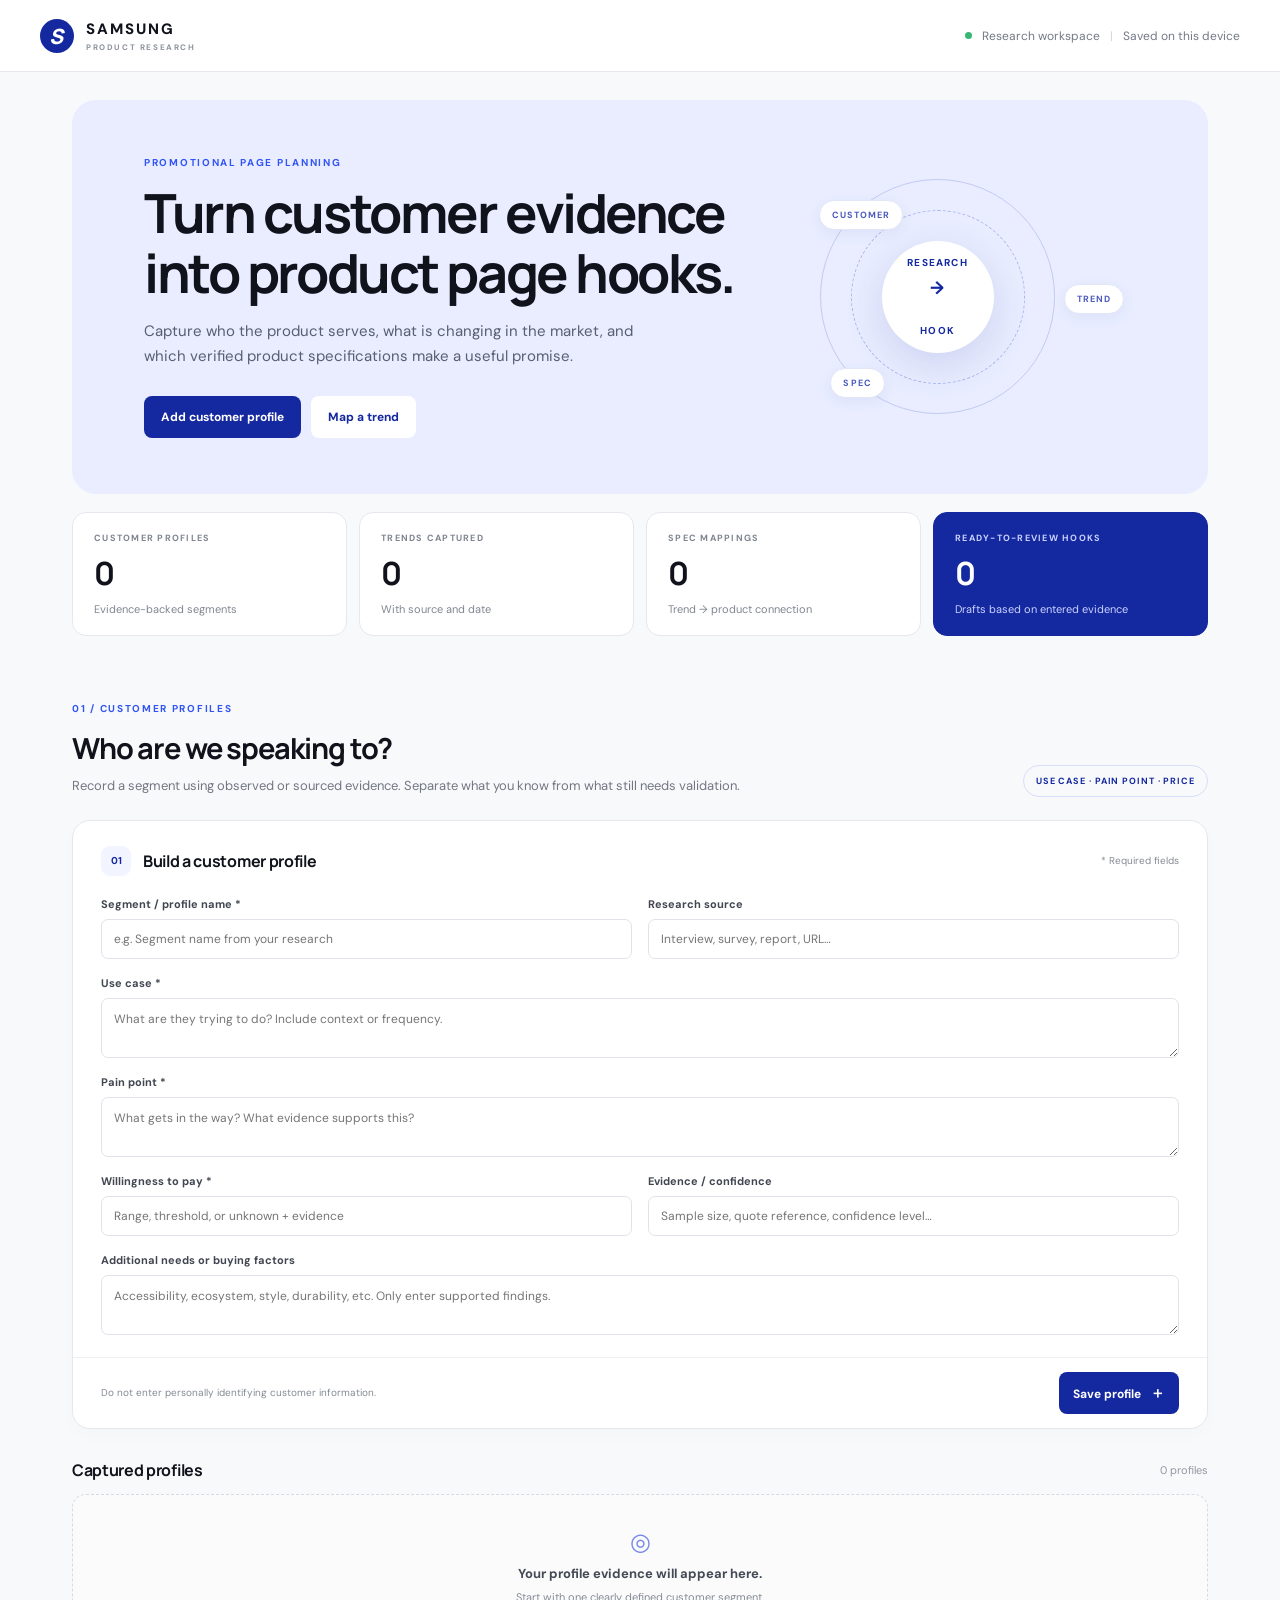
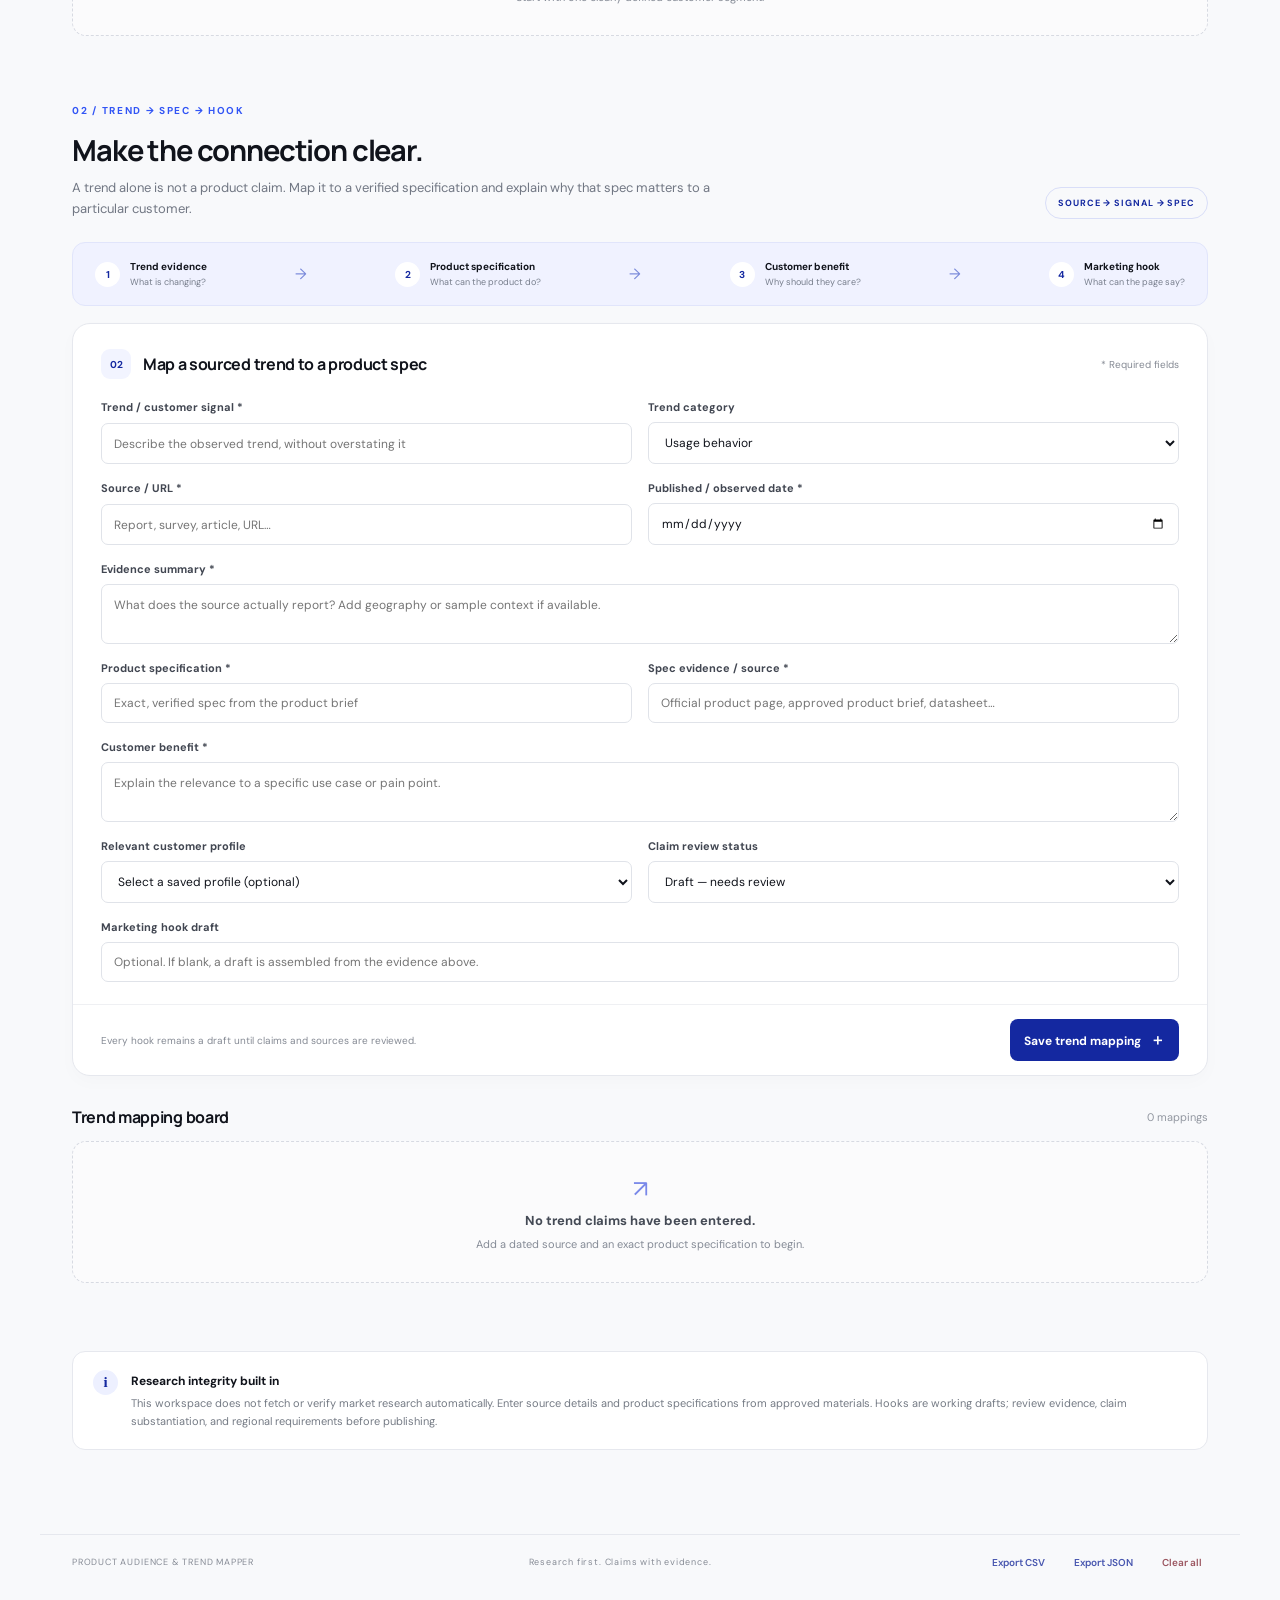
==== research.html @ 8362f828 "First Commit" ====
<!doctype html>
<html lang="en">
<head>
  <meta charset="utf-8">
  <meta name="viewport" content="width=device-width, initial-scale=1">
  <meta name="description" content="A research workspace for customer profiles, sourced market trends, and evidence-based product page hooks.">
  <title>Product Audience & Trend Mapper</title>
  <link rel="stylesheet" href="styles.css">
</head>
<body>
  <header class="topbar">
    <a class="brand" href="#top" aria-label="Samsung research workspace home"><span class="brand-mark">S</span><span>SAMSUNG <small>PRODUCT RESEARCH</small></span></a>
    <div class="topbar-note"><span class="status-dot"></span> Research workspace <span class="divider">|</span> <span id="save-status">Saved on this device</span></div>
  </header>

  <main id="top">
    <section class="hero">
      <div class="hero-copy">
        <p class="eyebrow">PROMOTIONAL PAGE PLANNING</p>
        <h1>Turn customer evidence<br>into product page hooks.</h1>
        <p class="intro">Capture who the product serves, what is changing in the market, and which verified product specifications make a useful promise.</p>
        <div class="hero-actions"><button class="button button-dark" data-scroll="customer-form">Add customer profile</button><button class="button button-light" data-scroll="trend-form">Map a trend</button></div>
      </div>
      <div class="hero-art" aria-hidden="true"><div class="orbit orbit-one"></div><div class="orbit orbit-two"></div><div class="art-core">RESEARCH<br><b>→</b><br>HOOK</div><span class="art-tag tag-one">CUSTOMER</span><span class="art-tag tag-two">TREND</span><span class="art-tag tag-three">SPEC</span></div>
    </section>

    <section class="metric-grid" aria-label="Research summary">
      <article class="metric"><span class="metric-label">CUSTOMER PROFILES</span><strong id="profile-count">0</strong><span>Evidence-backed segments</span></article>
      <article class="metric"><span class="metric-label">TRENDS CAPTURED</span><strong id="trend-count">0</strong><span>With source and date</span></article>
      <article class="metric"><span class="metric-label">SPEC MAPPINGS</span><strong id="mapping-count">0</strong><span>Trend → product connection</span></article>
      <article class="metric metric-highlight"><span class="metric-label">READY-TO-REVIEW HOOKS</span><strong id="hook-count">0</strong><span>Drafts based on entered evidence</span></article>
    </section>

    <section class="section-block" id="customer-section">
      <div class="section-heading"><div><p class="eyebrow">01 / CUSTOMER PROFILES</p><h2>Who are we speaking to?</h2><p class="section-desc">Record a segment using observed or sourced evidence. Separate what you know from what still needs validation.</p></div><span class="step-chip">USE CASE · PAIN POINT · PRICE</span></div>
      <form id="customer-form" class="form-card">
        <div class="form-heading"><div><span class="number-badge">01</span><h3>Build a customer profile</h3></div><span class="required-note">* Required fields</span></div>
        <div class="form-grid">
          <label>Segment / profile name *<input name="name" required placeholder="e.g. Segment name from your research"></label>
          <label>Research source<input name="source" placeholder="Interview, survey, report, URL…"></label>
          <label class="span-two">Use case *<textarea name="useCase" required rows="2" placeholder="What are they trying to do? Include context or frequency."></textarea></label>
          <label class="span-two">Pain point *<textarea name="painPoint" required rows="2" placeholder="What gets in the way? What evidence supports this?"></textarea></label>
          <label>Willingness to pay *<input name="willingness" required placeholder="Range, threshold, or unknown + evidence"></label>
          <label>Evidence / confidence<input name="confidence" placeholder="Sample size, quote reference, confidence level…"></label>
          <label class="span-two">Additional needs or buying factors<textarea name="needs" rows="2" placeholder="Accessibility, ecosystem, style, durability, etc. Only enter supported findings."></textarea></label>
        </div>
        <div class="form-footer"><p>Do not enter personally identifying customer information.</p><button class="button button-dark" type="submit">Save profile <span>＋</span></button></div>
      </form>
      <div class="content-heading"><h3>Captured profiles</h3><span id="profile-subtitle">No profiles added yet</span></div>
      <div class="card-list" id="profile-list"><div class="empty-state"><span class="empty-icon">◎</span><b>Your profile evidence will appear here.</b><span>Start with one clearly defined customer segment.</span></div></div>
    </section>

    <section class="section-block trend-section" id="trend-section">
      <div class="section-heading"><div><p class="eyebrow">02 / TREND → SPEC → HOOK</p><h2>Make the connection clear.</h2><p class="section-desc">A trend alone is not a product claim. Map it to a verified specification and explain why that spec matters to a particular customer.</p></div><span class="step-chip">SOURCE → SIGNAL → SPEC</span></div>
      <div class="workflow"><div><span>1</span><b>Trend evidence</b><small>What is changing?</small></div><i>→</i><div><span>2</span><b>Product specification</b><small>What can the product do?</small></div><i>→</i><div><span>3</span><b>Customer benefit</b><small>Why should they care?</small></div><i>→</i><div><span>4</span><b>Marketing hook</b><small>What can the page say?</small></div></div>
      <form id="trend-form" class="form-card">
        <div class="form-heading"><div><span class="number-badge">02</span><h3>Map a sourced trend to a product spec</h3></div><span class="required-note">* Required fields</span></div>
        <div class="form-grid">
          <label>Trend / customer signal *<input name="trend" required placeholder="Describe the observed trend, without overstating it"></label>
          <label>Trend category<select name="category"><option value="Usage behavior">Usage behavior</option><option value="Technology">Technology</option><option value="Design & lifestyle">Design & lifestyle</option><option value="Value & pricing">Value & pricing</option><option value="Sustainability">Sustainability</option><option value="Other">Other</option></select></label>
          <label>Source / URL *<input name="source" required placeholder="Report, survey, article, URL…"></label>
          <label>Published / observed date *<input name="date" required type="date"></label>
          <label class="span-two">Evidence summary *<textarea name="evidence" required rows="2" placeholder="What does the source actually report? Add geography or sample context if available."></textarea></label>
          <label>Product specification *<input name="spec" required placeholder="Exact, verified spec from the product brief"></label>
          <label>Spec evidence / source *<input name="specSource" required placeholder="Official product page, approved product brief, datasheet…"></label>
          <label class="span-two">Customer benefit *<textarea name="benefit" required rows="2" placeholder="Explain the relevance to a specific use case or pain point."></textarea></label>
          <label>Relevant customer profile<select name="profileId" id="profile-select"><option value="">Select a saved profile (optional)</option></select></label>
          <label>Claim review status<select name="review"><option value="Draft — needs review">Draft — needs review</option><option value="Evidence checked">Evidence checked</option><option value="Approved for page">Approved for page</option></select></label>
          <label class="span-two">Marketing hook draft<input name="hook" placeholder="Optional. If blank, a draft is assembled from the evidence above."></label>
        </div>
        <div class="form-footer"><p>Every hook remains a draft until claims and sources are reviewed.</p><button class="button button-dark" type="submit">Save trend mapping <span>＋</span></button></div>
      </form>
      <div class="content-heading"><h3>Trend mapping board</h3><span id="trend-subtitle">No trend mappings added yet</span></div>
      <div class="card-list" id="trend-list"><div class="empty-state"><span class="empty-icon">↗</span><b>No trend claims have been entered.</b><span>Add a dated source and an exact product specification to begin.</span></div></div>
    </section>

    <section class="method-note"><div class="method-symbol">i</div><div><b>Research integrity built in</b><p>This workspace does not fetch or verify market research automatically. Enter source details and product specifications from approved materials. Hooks are working drafts; review evidence, claim substantiation, and regional requirements before publishing.</p></div></section>
  </main>
  <footer><span>PRODUCT AUDIENCE & TREND MAPPER</span><span>Research first. Claims with evidence.</span><div><button id="export-csv-button" class="text-button">Export CSV</button><button id="export-button" class="text-button">Export JSON</button><button id="clear-button" class="text-button danger">Clear all</button></div></footer>
  <div id="toast" role="status" aria-live="polite"></div>
  <script src="app.js"></script>
</body>
</html>
---- styles.css ----
@import url('https://fonts.googleapis.com/css2?family=DM+Sans:wght@400;500;600;700&family=Manrope:wght@400;500;600;700;800&display=swap');
:root{--ink:#10131b;--muted:#717783;--blue:#1428a0;--blue2:#3155f5;--pale:#f2f4ff;--line:#e6e8ee;--surface:#fff;--canvas:#f8f9fb;--radius:18px}*{box-sizing:border-box}html{scroll-behavior:smooth}body{margin:0;background:var(--canvas);color:var(--ink);font-family:'DM Sans',Arial,sans-serif;font-size:15px}.topbar{height:72px;padding:0 max(calc((100% - 1200px)/2),32px);background:#fff;border-bottom:1px solid var(--line);display:flex;align-items:center;justify-content:space-between}.brand{display:flex;align-items:center;gap:12px;color:var(--ink);text-decoration:none;font-size:15px;font-weight:800;letter-spacing:.13em}.brand small{display:block;color:#9095a0;font-size:8px;letter-spacing:.2em;margin-top:3px}.brand-mark{width:34px;height:34px;border-radius:50%;display:grid;place-items:center;background:var(--blue);color:white;font-family:Manrope,sans-serif;font-size:21px;font-weight:800;font-style:italic}.topbar-note{display:flex;gap:10px;align-items:center;color:#747985;font-size:12px}.status-dot{width:7px;height:7px;border-radius:50%;background:#38b774}.divider{color:#d4d6dc}main{max-width:1200px;margin:auto;padding:0 32px 60px}.hero{min-height:360px;display:grid;grid-template-columns:1.2fr .8fr;align-items:center;background:#e9edff;margin-top:28px;border-radius:24px;overflow:hidden;padding:56px 72px;position:relative}.eyebrow{font-size:10px;font-weight:700;letter-spacing:.17em;color:var(--blue2);margin:0 0 13px}.hero h1,h2,h3{font-family:Manrope,'DM Sans',sans-serif}.hero h1{font-size:clamp(34px,4.3vw,54px);line-height:1.12;letter-spacing:-.045em;margin:0 0 16px}.intro{color:#585f70;max-width:510px;line-height:1.7;margin:0;font-size:15px}.hero-actions{display:flex;gap:10px;margin-top:26px}.button{border:0;border-radius:8px;padding:13px 17px;font-weight:700;font-family:inherit;font-size:12px;cursor:pointer;transition:transform .15s,box-shadow .15s}.button:hover{transform:translateY(-1px);box-shadow:0 6px 18px #17236b21}.button-dark{background:var(--blue);color:white}.button-light{background:white;color:var(--blue)}.hero-art{height:250px;position:relative;display:grid;place-items:center}.orbit{position:absolute;border:1px solid #c2caf2;border-radius:50%;width:235px;height:235px}.orbit-two{width:174px;height:174px;border-style:dashed;border-color:#aab6ee}.art-core{z-index:1;width:112px;height:112px;border-radius:50%;background:white;box-shadow:0 12px 40px #263b9d24;display:grid;align-content:center;justify-items:center;color:var(--blue);font-size:10px;letter-spacing:.12em;font-weight:700;line-height:1.8}.art-core b{font-size:18px}.art-tag{position:absolute;background:white;border:1px solid #e2e6f7;border-radius:20px;padding:8px 12px;font-size:9px;font-weight:700;letter-spacing:.12em;color:#4b5abe;box-shadow:0 4px 14px #263b9d10}.tag-one{top:28px;left:20%}.tag-two{right:3%;top:45%}.tag-three{bottom:24px;left:23%}.metric-grid{display:grid;grid-template-columns:repeat(4,1fr);gap:12px;margin:18px 0 66px}.metric{background:white;border:1px solid var(--line);border-radius:14px;padding:19px 21px;display:grid;gap:7px}.metric-label{font-size:9px;letter-spacing:.14em;color:#7e8490;font-weight:700}.metric strong{font:700 32px Manrope,sans-serif;letter-spacing:-.05em}.metric>span:last-child{font-size:11px;color:#818691}.metric-highlight{background:var(--blue);color:white;border-color:var(--blue)}.metric-highlight .metric-label,.metric-highlight>span:last-child{color:#cbd3ff}.section-block{margin-bottom:68px;scroll-margin-top:24px}.section-heading{display:flex;align-items:flex-end;justify-content:space-between;margin-bottom:23px}.section-heading h2{margin:0;font-size:29px;letter-spacing:-.04em}.section-desc{color:var(--muted);font-size:13px;max-width:670px;line-height:1.6;margin:8px 0 0}.step-chip{border:1px solid #d9def8;color:var(--blue);padding:9px 12px;border-radius:20px;font-size:9px;font-weight:700;letter-spacing:.1em;white-space:nowrap}.form-card{background:white;border:1px solid var(--line);border-radius:var(--radius);padding:25px 28px 0;box-shadow:0 6px 18px #17213605}.form-heading{display:flex;justify-content:space-between;align-items:center;margin-bottom:21px}.form-heading>div{display:flex;align-items:center;gap:12px}.form-heading h3,.content-heading h3{font-size:16px;margin:0;letter-spacing:-.02em}.number-badge{width:30px;height:30px;border-radius:9px;background:var(--pale);color:var(--blue);display:grid;place-items:center;font-size:10px;font-weight:700}.required-note{font-size:10px;color:#858a94}.form-grid{display:grid;grid-template-columns:1fr 1fr;gap:17px 16px}label{display:grid;gap:8px;font-size:11px;font-weight:700;color:#414651}input,textarea,select{width:100%;font:400 12px 'DM Sans',sans-serif;color:var(--ink);border:1px solid #e0e3e9;border-radius:7px;padding:11px 12px;background:#fff;outline:none}input:focus,textarea:focus,select:focus{border-color:#7587ed;box-shadow:0 0 0 3px #e9edff}textarea{resize:vertical;line-height:1.5}.span-two{grid-column:span 2}.form-footer{border-top:1px solid #eff0f3;margin:22px -28px 0;padding:14px 28px;display:flex;align-items:center;justify-content:space-between}.form-footer p{font-size:10px;color:#858a94;margin:0}.form-footer .button{padding:11px 14px}.form-footer .button span{font-size:15px;margin-left:6px}.content-heading{margin:30px 0 13px;display:flex;align-items:center;justify-content:space-between}.content-heading>span{font-size:11px;color:#9297a0}.card-list{display:grid;grid-template-columns:repeat(2,minmax(0,1fr));gap:12px}.empty-state{grid-column:1/-1;border:1px dashed #d7dae2;border-radius:14px;padding:31px 18px;display:grid;justify-items:center;gap:8px;color:#858b96;background:#fbfbfc}.empty-state b{color:#444a55;font-size:13px}.empty-state span:last-child{font-size:11px}.empty-icon{font-size:24px;color:#7988e9}.data-card{background:#fff;border:1px solid var(--line);border-radius:14px;padding:19px;position:relative}.data-card h4{font:700 15px Manrope,sans-serif;margin:0 0 10px;padding-right:68px}.data-card p{font-size:12px;line-height:1.6;color:#555c67;margin:10px 0 0;white-space:pre-wrap;overflow-wrap:anywhere}.data-card p b{font-size:10px;letter-spacing:.04em;color:#353a43}.card-topline{display:flex;justify-content:space-between;align-items:center;margin-bottom:10px}.pill{background:#eef0ff;color:#354bc1;border-radius:20px;padding:5px 8px;font-size:9px;font-weight:700}.card-date{font-size:10px;color:#969ba4}.delete-item{position:absolute;right:14px;top:15px;border:0;background:none;color:#989da5;font-size:10px;cursor:pointer}.delete-item:hover{color:#be3450}.trend-section{margin-top:4px}.workflow{display:flex;align-items:center;justify-content:space-between;background:#f0f2ff;border:1px solid #e1e5fb;border-radius:13px;padding:17px 22px;margin:0 0 17px}.workflow>div{display:grid;grid-template-columns:27px 1fr;column-gap:8px;align-items:center}.workflow>div span{grid-row:span 2;background:white;color:var(--blue);width:25px;height:25px;border-radius:50%;display:grid;place-items:center;font-size:10px;font-weight:700}.workflow b{font-size:10px}.workflow small{font-size:9px;color:#777e8c;margin-top:3px}.workflow>i{font-style:normal;color:#7989da}.trend-card{border-left:3px solid #5068ed}.trend-card .hook-box{margin-top:14px;border-radius:9px;background:#f4f6ff;padding:12px 13px}.hook-box span{font-size:9px;color:var(--blue);font-weight:700;letter-spacing:.1em}.hook-box p{font:600 13px Manrope,sans-serif;color:#202a68;margin:6px 0 0}.review-pill{background:#fff4df;color:#946313}.review-approved{background:#e7f8ef;color:#25814e}.method-note{display:flex;gap:13px;background:#fff;border:1px solid var(--line);border-radius:13px;padding:18px 20px;margin-bottom:24px}.method-symbol{width:25px;height:25px;flex:none;border-radius:50%;display:grid;place-items:center;background:#edf0ff;color:var(--blue);font-weight:700;font-family:serif}.method-note b{font-size:12px}.method-note p{font-size:11px;color:#757b85;line-height:1.6;margin:5px 0 0}footer{max-width:1200px;margin:auto;padding:20px 32px 30px;display:flex;align-items:center;justify-content:space-between;color:#868b95;font-size:9px;letter-spacing:.09em;border-top:1px solid var(--line)}footer div{display:flex;gap:17px}.text-button{border:0;background:none;color:#4756af;font:600 10px 'DM Sans',sans-serif;cursor:pointer;letter-spacing:0}.text-button.danger{color:#9b5660}#toast{position:fixed;bottom:22px;left:50%;transform:translate(-50%,20px);opacity:0;pointer-events:none;background:#141b35;color:white;border-radius:8px;padding:11px 17px;font-size:12px;transition:.25s;z-index:5}#toast.show{opacity:1;transform:translate(-50%,0)}
@media(max-width:800px){.topbar{padding:0 20px}.topbar-note{font-size:0}.topbar-note .status-dot{font-size:12px}.topbar-note #save-status{font-size:10px}.topbar-note .divider{display:none}main{padding:0 18px 40px}.hero{padding:40px 30px;grid-template-columns:1fr;min-height:auto}.hero-art{height:190px;margin-top:15px}.orbit{width:180px;height:180px}.orbit-two{width:135px;height:135px}.metric-grid{grid-template-columns:1fr 1fr;margin-bottom:49px}.section-heading{align-items:flex-start;gap:14px;flex-direction:column}.section-heading h2{font-size:25px}.workflow{gap:12px;overflow-x:auto;justify-content:flex-start}.workflow>div{min-width:130px}.workflow>i{flex:none}.card-list{grid-template-columns:1fr}footer{padding:20px;gap:13px;flex-wrap:wrap}}@media(max-width:520px){.hero{padding:34px 22px}.hero h1{font-size:35px}.hero-actions{flex-wrap:wrap}.metric{padding:15px}.metric strong{font-size:27px}.form-card{padding:20px 17px 0}.form-grid{grid-template-columns:1fr}.span-two{grid-column:auto}.form-footer{margin-left:-17px;margin-right:-17px;padding:13px 17px;align-items:flex-end;gap:12px}.form-footer p{max-width:53%;line-height:1.5}.form-heading{align-items:flex-start}.required-note{padding-top:9px}.step-chip{font-size:8px}.section-heading h2{font-size:23px}}
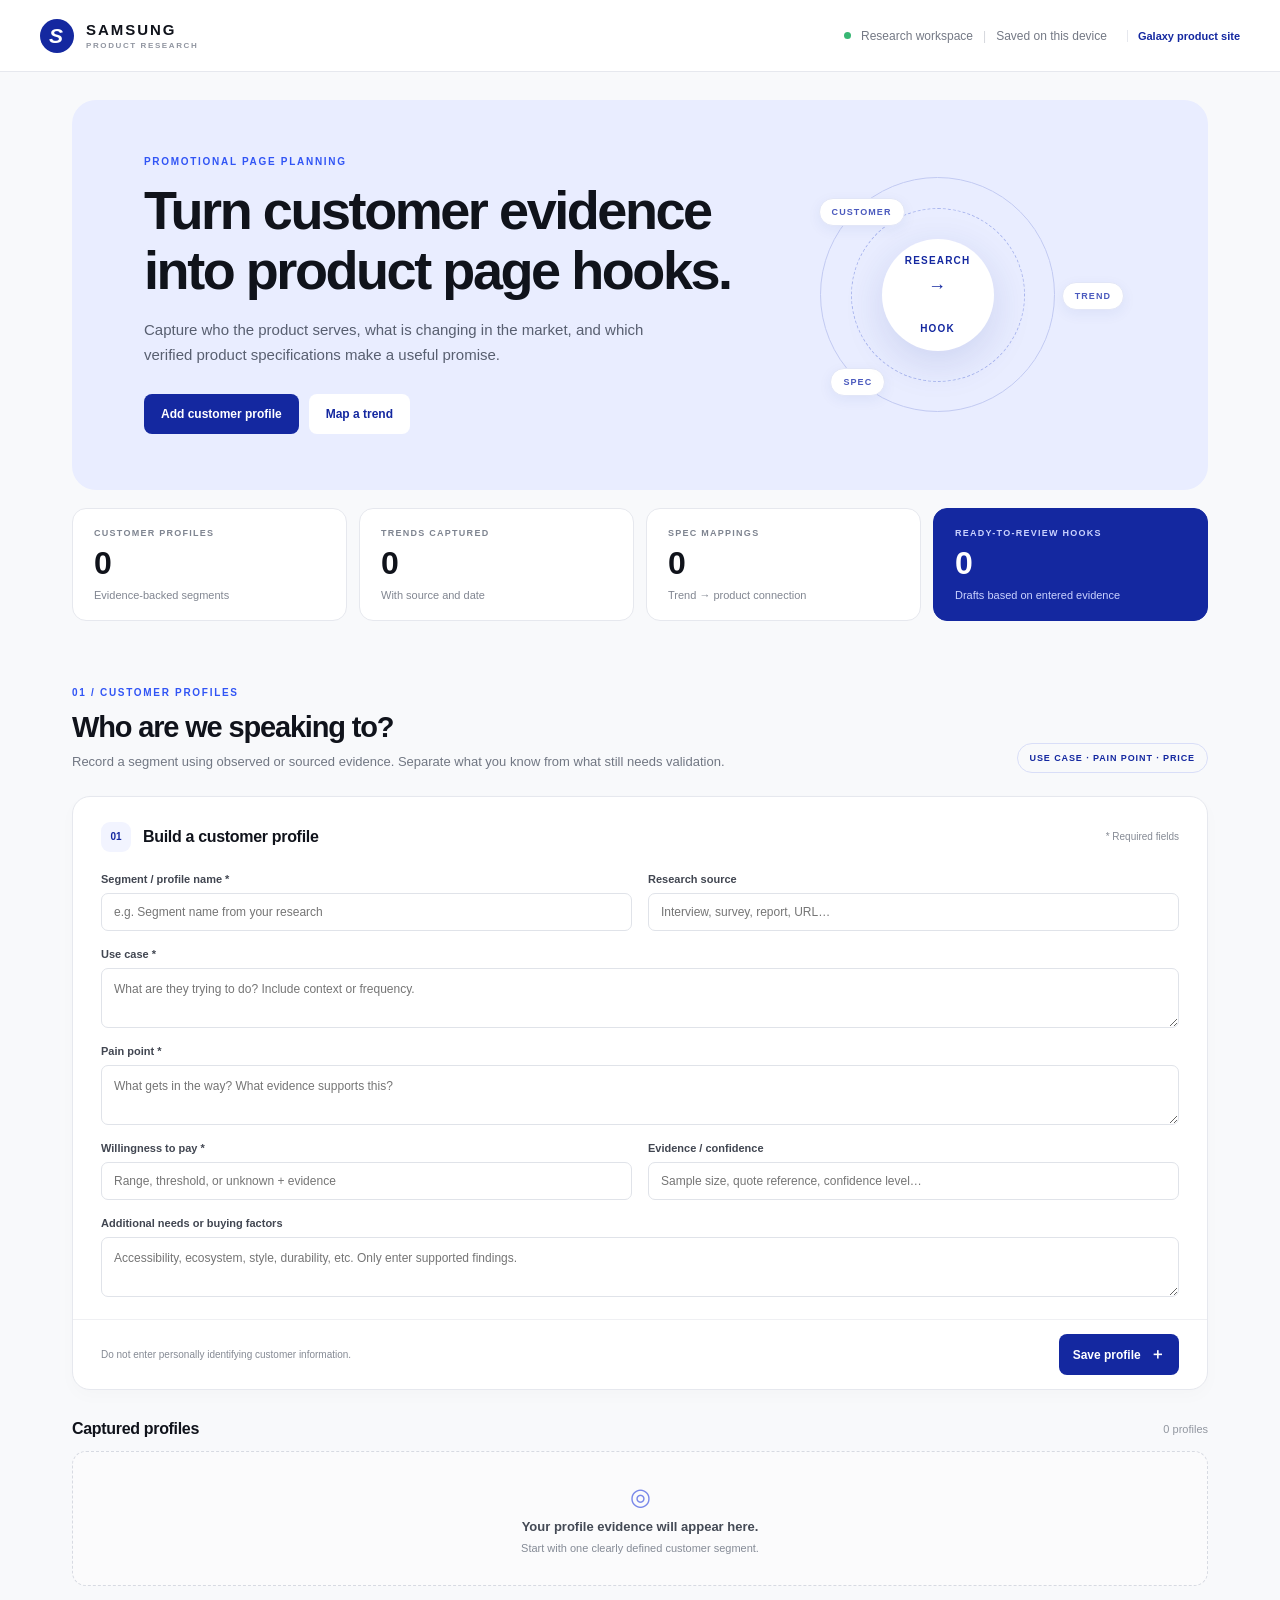
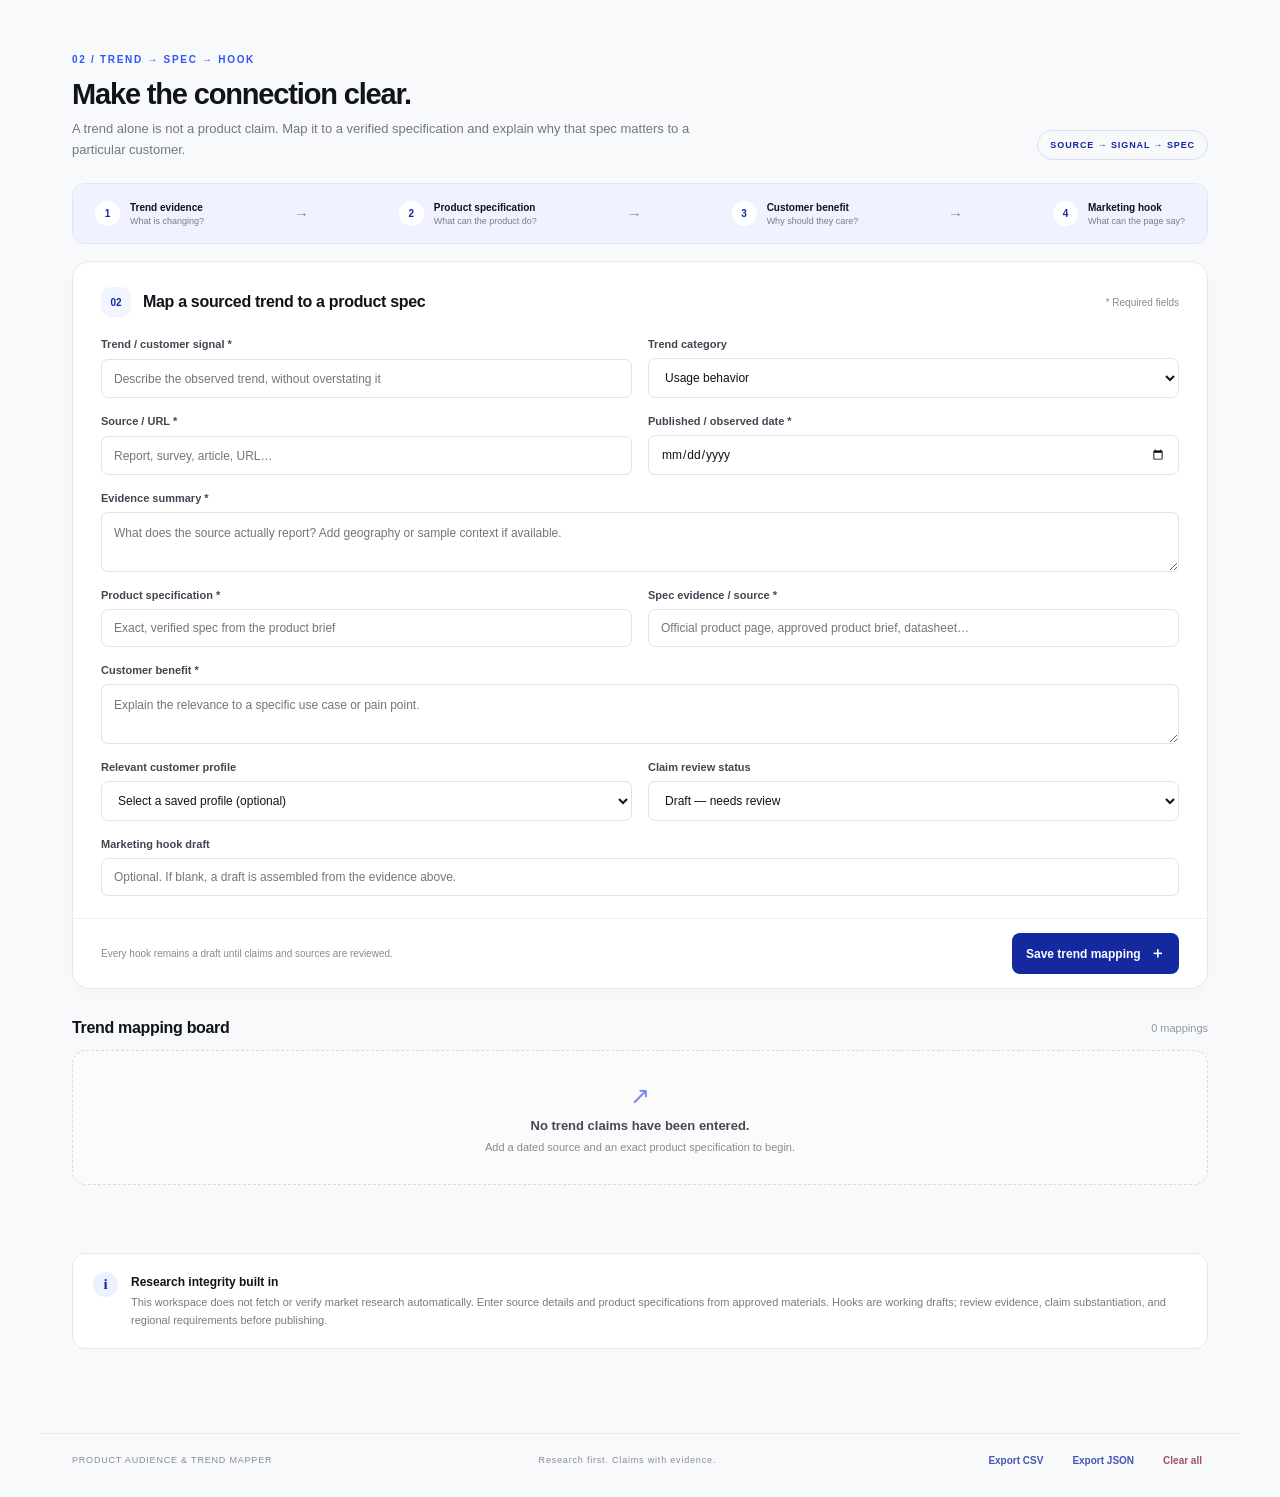
==== commit 886db4fc: "S26 and A56 Added" ====
--- a/research.html
+++ b/research.html
@@ -10,7 +10,7 @@
 <body>
   <header class="topbar">
     <a class="brand" href="#top" aria-label="Samsung research workspace home"><span class="brand-mark">S</span><span>SAMSUNG <small>PRODUCT RESEARCH</small></span></a>
-    <div class="topbar-note"><span class="status-dot"></span> Research workspace <span class="divider">|</span> <span id="save-status">Saved on this device</span></div>
+    <div class="topbar-note"><span class="status-dot"></span> Research workspace <span class="divider">|</span> <span id="save-status">Saved on this device</span><a class="workspace-link" href="index.html">Galaxy product site</a></div>
   </header>
 
   <main id="top">
--- a/styles.css
+++ b/styles.css
@@ -1,3 +1,3 @@
-@import url('https://fonts.googleapis.com/css2?family=DM+Sans:wght@400;500;600;700&family=Manrope:wght@400;500;600;700;800&display=swap');
 :root{--ink:#10131b;--muted:#717783;--blue:#1428a0;--blue2:#3155f5;--pale:#f2f4ff;--line:#e6e8ee;--surface:#fff;--canvas:#f8f9fb;--radius:18px}*{box-sizing:border-box}html{scroll-behavior:smooth}body{margin:0;background:var(--canvas);color:var(--ink);font-family:'DM Sans',Arial,sans-serif;font-size:15px}.topbar{height:72px;padding:0 max(calc((100% - 1200px)/2),32px);background:#fff;border-bottom:1px solid var(--line);display:flex;align-items:center;justify-content:space-between}.brand{display:flex;align-items:center;gap:12px;color:var(--ink);text-decoration:none;font-size:15px;font-weight:800;letter-spacing:.13em}.brand small{display:block;color:#9095a0;font-size:8px;letter-spacing:.2em;margin-top:3px}.brand-mark{width:34px;height:34px;border-radius:50%;display:grid;place-items:center;background:var(--blue);color:white;font-family:Manrope,sans-serif;font-size:21px;font-weight:800;font-style:italic}.topbar-note{display:flex;gap:10px;align-items:center;color:#747985;font-size:12px}.status-dot{width:7px;height:7px;border-radius:50%;background:#38b774}.divider{color:#d4d6dc}main{max-width:1200px;margin:auto;padding:0 32px 60px}.hero{min-height:360px;display:grid;grid-template-columns:1.2fr .8fr;align-items:center;background:#e9edff;margin-top:28px;border-radius:24px;overflow:hidden;padding:56px 72px;position:relative}.eyebrow{font-size:10px;font-weight:700;letter-spacing:.17em;color:var(--blue2);margin:0 0 13px}.hero h1,h2,h3{font-family:Manrope,'DM Sans',sans-serif}.hero h1{font-size:clamp(34px,4.3vw,54px);line-height:1.12;letter-spacing:-.045em;margin:0 0 16px}.intro{color:#585f70;max-width:510px;line-height:1.7;margin:0;font-size:15px}.hero-actions{display:flex;gap:10px;margin-top:26px}.button{border:0;border-radius:8px;padding:13px 17px;font-weight:700;font-family:inherit;font-size:12px;cursor:pointer;transition:transform .15s,box-shadow .15s}.button:hover{transform:translateY(-1px);box-shadow:0 6px 18px #17236b21}.button-dark{background:var(--blue);color:white}.button-light{background:white;color:var(--blue)}.hero-art{height:250px;position:relative;display:grid;place-items:center}.orbit{position:absolute;border:1px solid #c2caf2;border-radius:50%;width:235px;height:235px}.orbit-two{width:174px;height:174px;border-style:dashed;border-color:#aab6ee}.art-core{z-index:1;width:112px;height:112px;border-radius:50%;background:white;box-shadow:0 12px 40px #263b9d24;display:grid;align-content:center;justify-items:center;color:var(--blue);font-size:10px;letter-spacing:.12em;font-weight:700;line-height:1.8}.art-core b{font-size:18px}.art-tag{position:absolute;background:white;border:1px solid #e2e6f7;border-radius:20px;padding:8px 12px;font-size:9px;font-weight:700;letter-spacing:.12em;color:#4b5abe;box-shadow:0 4px 14px #263b9d10}.tag-one{top:28px;left:20%}.tag-two{right:3%;top:45%}.tag-three{bottom:24px;left:23%}.metric-grid{display:grid;grid-template-columns:repeat(4,1fr);gap:12px;margin:18px 0 66px}.metric{background:white;border:1px solid var(--line);border-radius:14px;padding:19px 21px;display:grid;gap:7px}.metric-label{font-size:9px;letter-spacing:.14em;color:#7e8490;font-weight:700}.metric strong{font:700 32px Manrope,sans-serif;letter-spacing:-.05em}.metric>span:last-child{font-size:11px;color:#818691}.metric-highlight{background:var(--blue);color:white;border-color:var(--blue)}.metric-highlight .metric-label,.metric-highlight>span:last-child{color:#cbd3ff}.section-block{margin-bottom:68px;scroll-margin-top:24px}.section-heading{display:flex;align-items:flex-end;justify-content:space-between;margin-bottom:23px}.section-heading h2{margin:0;font-size:29px;letter-spacing:-.04em}.section-desc{color:var(--muted);font-size:13px;max-width:670px;line-height:1.6;margin:8px 0 0}.step-chip{border:1px solid #d9def8;color:var(--blue);padding:9px 12px;border-radius:20px;font-size:9px;font-weight:700;letter-spacing:.1em;white-space:nowrap}.form-card{background:white;border:1px solid var(--line);border-radius:var(--radius);padding:25px 28px 0;box-shadow:0 6px 18px #17213605}.form-heading{display:flex;justify-content:space-between;align-items:center;margin-bottom:21px}.form-heading>div{display:flex;align-items:center;gap:12px}.form-heading h3,.content-heading h3{font-size:16px;margin:0;letter-spacing:-.02em}.number-badge{width:30px;height:30px;border-radius:9px;background:var(--pale);color:var(--blue);display:grid;place-items:center;font-size:10px;font-weight:700}.required-note{font-size:10px;color:#858a94}.form-grid{display:grid;grid-template-columns:1fr 1fr;gap:17px 16px}label{display:grid;gap:8px;font-size:11px;font-weight:700;color:#414651}input,textarea,select{width:100%;font:400 12px 'DM Sans',sans-serif;color:var(--ink);border:1px solid #e0e3e9;border-radius:7px;padding:11px 12px;background:#fff;outline:none}input:focus,textarea:focus,select:focus{border-color:#7587ed;box-shadow:0 0 0 3px #e9edff}textarea{resize:vertical;line-height:1.5}.span-two{grid-column:span 2}.form-footer{border-top:1px solid #eff0f3;margin:22px -28px 0;padding:14px 28px;display:flex;align-items:center;justify-content:space-between}.form-footer p{font-size:10px;color:#858a94;margin:0}.form-footer .button{padding:11px 14px}.form-footer .button span{font-size:15px;margin-left:6px}.content-heading{margin:30px 0 13px;display:flex;align-items:center;justify-content:space-between}.content-heading>span{font-size:11px;color:#9297a0}.card-list{display:grid;grid-template-columns:repeat(2,minmax(0,1fr));gap:12px}.empty-state{grid-column:1/-1;border:1px dashed #d7dae2;border-radius:14px;padding:31px 18px;display:grid;justify-items:center;gap:8px;color:#858b96;background:#fbfbfc}.empty-state b{color:#444a55;font-size:13px}.empty-state span:last-child{font-size:11px}.empty-icon{font-size:24px;color:#7988e9}.data-card{background:#fff;border:1px solid var(--line);border-radius:14px;padding:19px;position:relative}.data-card h4{font:700 15px Manrope,sans-serif;margin:0 0 10px;padding-right:68px}.data-card p{font-size:12px;line-height:1.6;color:#555c67;margin:10px 0 0;white-space:pre-wrap;overflow-wrap:anywhere}.data-card p b{font-size:10px;letter-spacing:.04em;color:#353a43}.card-topline{display:flex;justify-content:space-between;align-items:center;margin-bottom:10px}.pill{background:#eef0ff;color:#354bc1;border-radius:20px;padding:5px 8px;font-size:9px;font-weight:700}.card-date{font-size:10px;color:#969ba4}.delete-item{position:absolute;right:14px;top:15px;border:0;background:none;color:#989da5;font-size:10px;cursor:pointer}.delete-item:hover{color:#be3450}.trend-section{margin-top:4px}.workflow{display:flex;align-items:center;justify-content:space-between;background:#f0f2ff;border:1px solid #e1e5fb;border-radius:13px;padding:17px 22px;margin:0 0 17px}.workflow>div{display:grid;grid-template-columns:27px 1fr;column-gap:8px;align-items:center}.workflow>div span{grid-row:span 2;background:white;color:var(--blue);width:25px;height:25px;border-radius:50%;display:grid;place-items:center;font-size:10px;font-weight:700}.workflow b{font-size:10px}.workflow small{font-size:9px;color:#777e8c;margin-top:3px}.workflow>i{font-style:normal;color:#7989da}.trend-card{border-left:3px solid #5068ed}.trend-card .hook-box{margin-top:14px;border-radius:9px;background:#f4f6ff;padding:12px 13px}.hook-box span{font-size:9px;color:var(--blue);font-weight:700;letter-spacing:.1em}.hook-box p{font:600 13px Manrope,sans-serif;color:#202a68;margin:6px 0 0}.review-pill{background:#fff4df;color:#946313}.review-approved{background:#e7f8ef;color:#25814e}.method-note{display:flex;gap:13px;background:#fff;border:1px solid var(--line);border-radius:13px;padding:18px 20px;margin-bottom:24px}.method-symbol{width:25px;height:25px;flex:none;border-radius:50%;display:grid;place-items:center;background:#edf0ff;color:var(--blue);font-weight:700;font-family:serif}.method-note b{font-size:12px}.method-note p{font-size:11px;color:#757b85;line-height:1.6;margin:5px 0 0}footer{max-width:1200px;margin:auto;padding:20px 32px 30px;display:flex;align-items:center;justify-content:space-between;color:#868b95;font-size:9px;letter-spacing:.09em;border-top:1px solid var(--line)}footer div{display:flex;gap:17px}.text-button{border:0;background:none;color:#4756af;font:600 10px 'DM Sans',sans-serif;cursor:pointer;letter-spacing:0}.text-button.danger{color:#9b5660}#toast{position:fixed;bottom:22px;left:50%;transform:translate(-50%,20px);opacity:0;pointer-events:none;background:#141b35;color:white;border-radius:8px;padding:11px 17px;font-size:12px;transition:.25s;z-index:5}#toast.show{opacity:1;transform:translate(-50%,0)}
 @media(max-width:800px){.topbar{padding:0 20px}.topbar-note{font-size:0}.topbar-note .status-dot{font-size:12px}.topbar-note #save-status{font-size:10px}.topbar-note .divider{display:none}main{padding:0 18px 40px}.hero{padding:40px 30px;grid-template-columns:1fr;min-height:auto}.hero-art{height:190px;margin-top:15px}.orbit{width:180px;height:180px}.orbit-two{width:135px;height:135px}.metric-grid{grid-template-columns:1fr 1fr;margin-bottom:49px}.section-heading{align-items:flex-start;gap:14px;flex-direction:column}.section-heading h2{font-size:25px}.workflow{gap:12px;overflow-x:auto;justify-content:flex-start}.workflow>div{min-width:130px}.workflow>i{flex:none}.card-list{grid-template-columns:1fr}footer{padding:20px;gap:13px;flex-wrap:wrap}}@media(max-width:520px){.hero{padding:34px 22px}.hero h1{font-size:35px}.hero-actions{flex-wrap:wrap}.metric{padding:15px}.metric strong{font-size:27px}.form-card{padding:20px 17px 0}.form-grid{grid-template-columns:1fr}.span-two{grid-column:auto}.form-footer{margin-left:-17px;margin-right:-17px;padding:13px 17px;align-items:flex-end;gap:12px}.form-footer p{max-width:53%;line-height:1.5}.form-heading{align-items:flex-start}.required-note{padding-top:9px}.step-chip{font-size:8px}.section-heading h2{font-size:23px}}
+ .workspace-link{margin-left:10px;padding-left:10px;border-left:1px solid var(--line);color:var(--blue);font-size:11px;font-weight:700;text-decoration:none;white-space:nowrap}.workspace-link:hover{text-decoration:underline;text-underline-offset:3px}@media(max-width:620px){.topbar-note{font-size:0}.topbar-note .status-dot{font-size:12px}.workspace-link{font-size:10px;margin-left:4px;padding-left:8px}}
